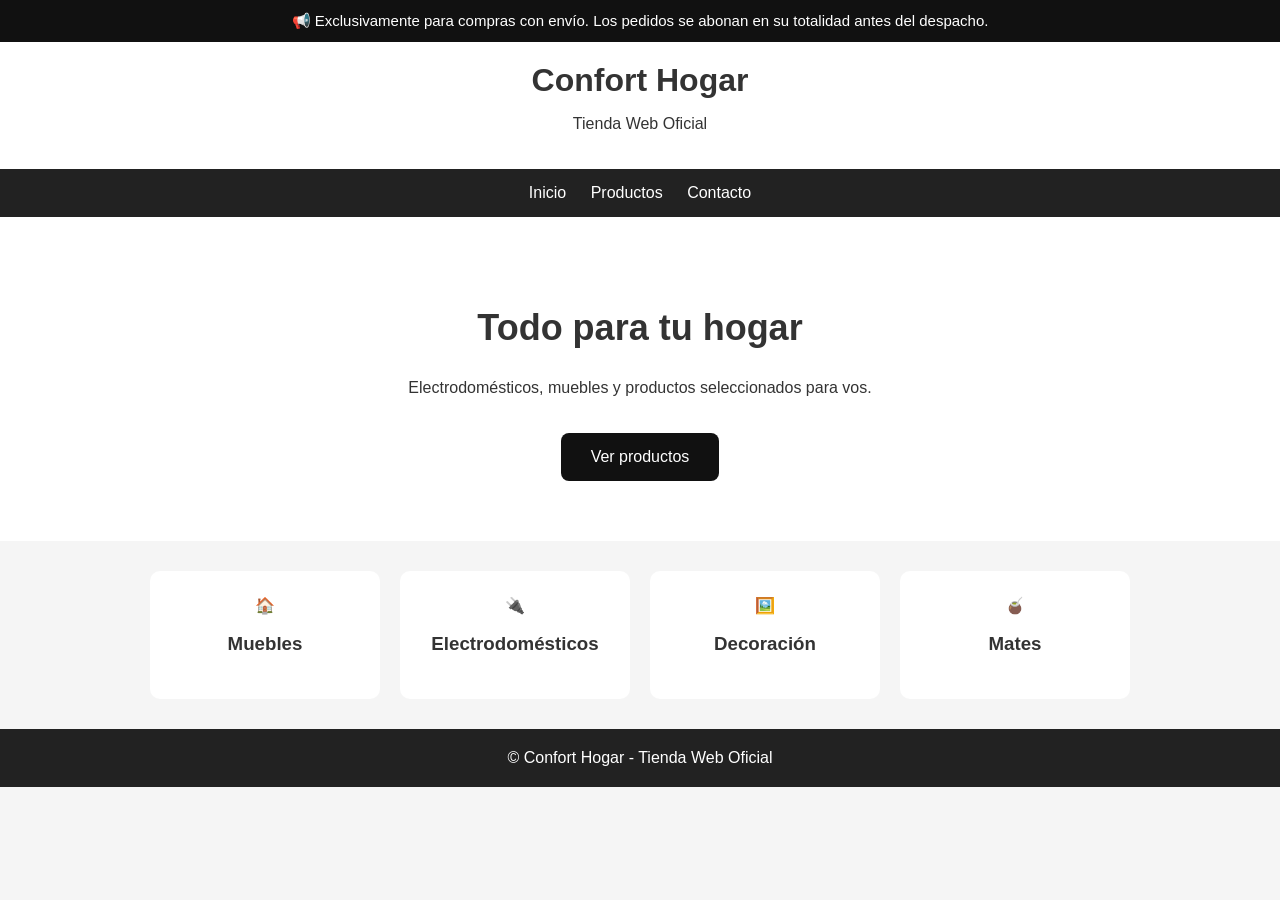
==== imdex.html @ 26db4cb8 "Add files via upload" ====
<!DOCTYPE html>
<html lang="es">
<head>
    <meta charset="UTF-8">
    <meta name="viewport" content="width=device-width, initial-scale=1.0">
    <title>Confort Hogar | Tienda Web Oficial</title>

    <style>
        body {
            margin: 0;
            font-family: Arial, sans-serif;
            background: #f5f5f5;
            color: #333;
        }

        .aviso {
            background: #111;
            color: white;
            text-align: center;
            padding: 12px;
            font-size: 15px;
        }

        header {
            background: white;
            padding: 20px;
            text-align: center;
        }

        header h1 {
            margin: 0;
            font-size: 32px;
        }

        nav {
            background: #222;
            padding: 15px;
            text-align: center;
        }

        nav a {
            color: white;
            text-decoration: none;
            margin: 10px;
        }

        .banner {
            padding: 60px 20px;
            text-align: center;
            background: white;
        }

        .banner h2 {
            font-size: 36px;
        }

        .boton {
            display: inline-block;
            background: #111;
            color: white;
            padding: 15px 30px;
            border-radius: 8px;
            text-decoration: none;
            margin-top: 20px;
        }

        .categorias {
            display: flex;
            justify-content: center;
            gap: 20px;
            flex-wrap: wrap;
            padding: 30px;
        }

        .categoria {
            background: white;
            padding: 25px;
            width: 180px;
            text-align: center;
            border-radius: 10px;
        }

        footer {
            background: #222;
            color: white;
            text-align: center;
            padding: 20px;
        }
    </style>
</head>

<body>

<div class="aviso">
    📢 Exclusivamente para compras con envío. Los pedidos se abonan en su totalidad antes del despacho.
</div>

<header>
    <h1>Confort Hogar</h1>
    <p>Tienda Web Oficial</p>
</header>

<nav>
    <a href="#">Inicio</a>
    <a href="#">Productos</a>
    <a href="#">Contacto</a>
</nav>

<section class="banner">
    <h2>Todo para tu hogar</h2>
    <p>Electrodomésticos, muebles y productos seleccionados para vos.</p>

    <a class="boton" href="#">
        Ver productos
    </a>
</section>

<section class="categorias">

    <div class="categoria">
        🏠
        <h3>Muebles</h3>
    </div>

    <div class="categoria">
        🔌
        <h3>Electrodomésticos</h3>
    </div>

    <div class="categoria">
        🖼️
        <h3>Decoración</h3>
    </div>

    <div class="categoria">
        🧉
        <h3>Mates</h3>
    </div>

</section>

<footer>
    © Confort Hogar - Tienda Web Oficial
</footer>

</body>
</html>
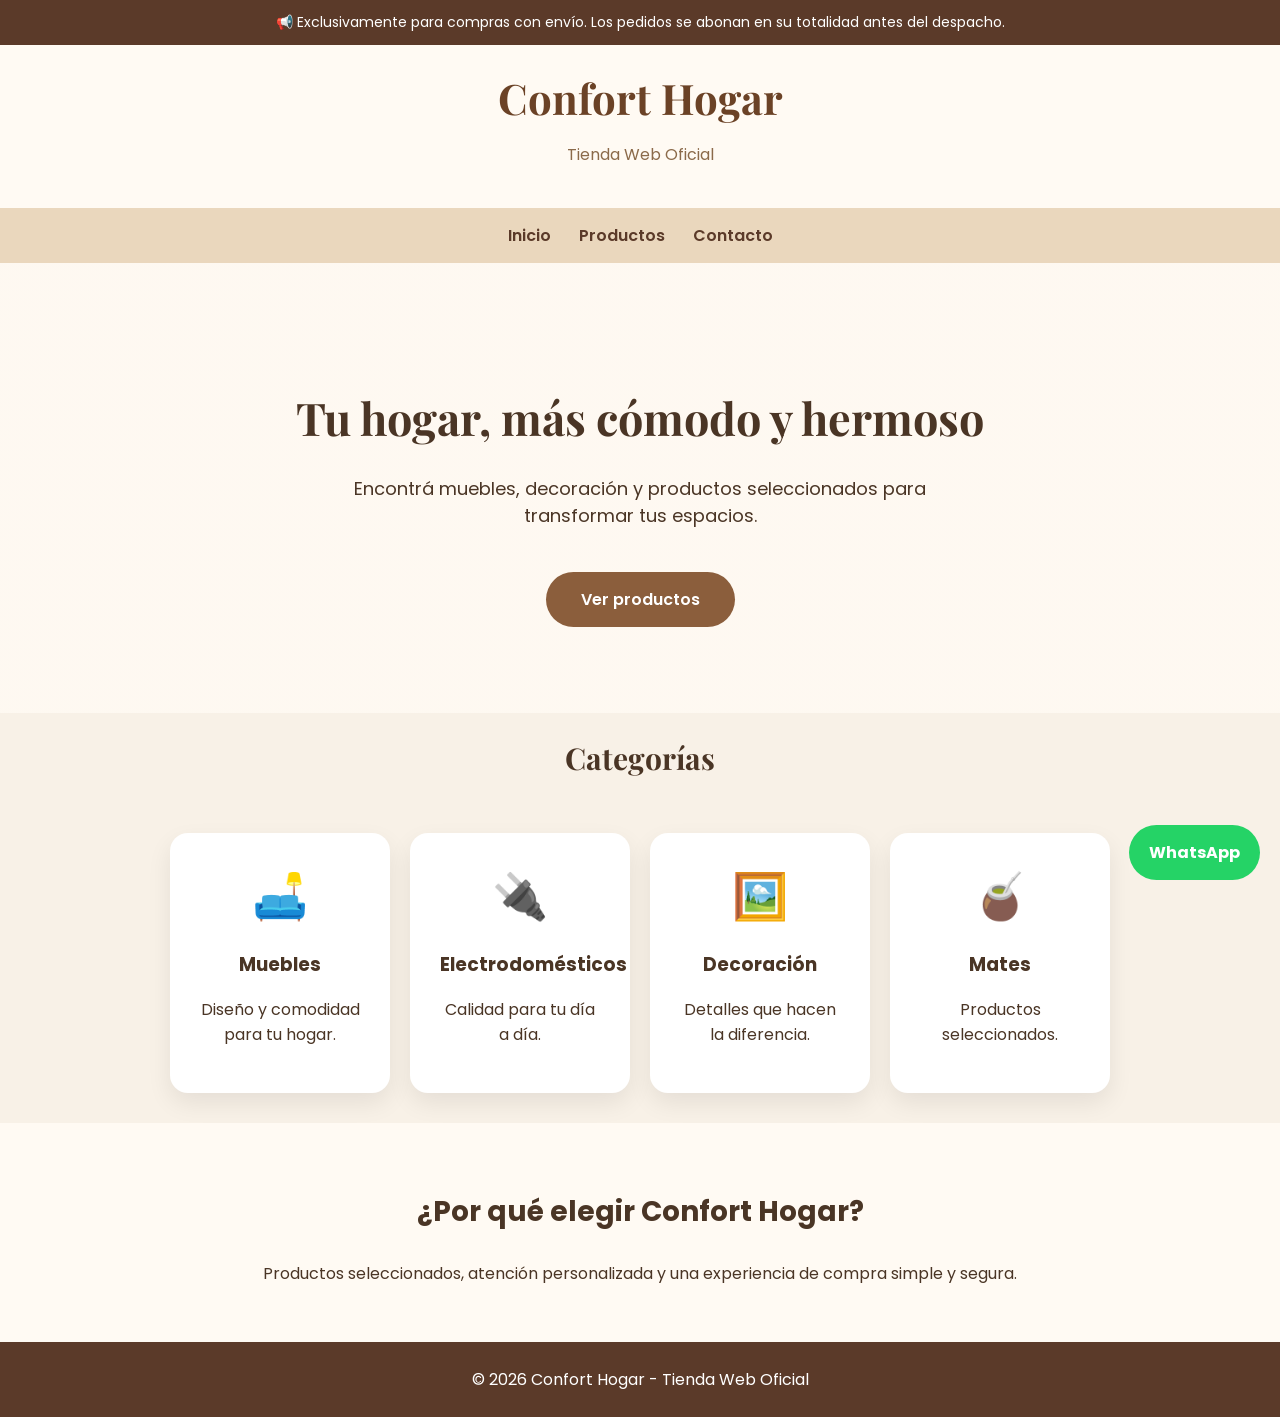
==== commit c7b9aa35: "Add files via upload" ====
--- a/imdex.html
+++ b/imdex.html
@@ -1,147 +1,396 @@
 <!DOCTYPE html>
 <html lang="es">
 <head>
-    <meta charset="UTF-8">
-    <meta name="viewport" content="width=device-width, initial-scale=1.0">
-    <title>Confort Hogar | Tienda Web Oficial</title>
-
-    <style>
-        body {
-            margin: 0;
-            font-family: Arial, sans-serif;
-            background: #f5f5f5;
-            color: #333;
-        }
-
-        .aviso {
-            background: #111;
-            color: white;
-            text-align: center;
-            padding: 12px;
-            font-size: 15px;
-        }
-
-        header {
-            background: white;
-            padding: 20px;
-            text-align: center;
-        }
-
-        header h1 {
-            margin: 0;
-            font-size: 32px;
-        }
-
-        nav {
-            background: #222;
-            padding: 15px;
-            text-align: center;
-        }
-
-        nav a {
-            color: white;
-            text-decoration: none;
-            margin: 10px;
-        }
-
-        .banner {
-            padding: 60px 20px;
-            text-align: center;
-            background: white;
-        }
-
-        .banner h2 {
-            font-size: 36px;
-        }
-
-        .boton {
-            display: inline-block;
-            background: #111;
-            color: white;
-            padding: 15px 30px;
-            border-radius: 8px;
-            text-decoration: none;
-            margin-top: 20px;
-        }
-
-        .categorias {
-            display: flex;
-            justify-content: center;
-            gap: 20px;
-            flex-wrap: wrap;
-            padding: 30px;
-        }
-
-        .categoria {
-            background: white;
-            padding: 25px;
-            width: 180px;
-            text-align: center;
-            border-radius: 10px;
-        }
-
-        footer {
-            background: #222;
-            color: white;
-            text-align: center;
-            padding: 20px;
-        }
-    </style>
+<meta charset="UTF-8">
+<meta name="viewport" content="width=device-width, initial-scale=1.0">
+
+<title>Confort Hogar | Tienda Web Oficial</title>
+
+<style>
+
+@import url('https://fonts.googleapis.com/css2?family=Poppins:wght@300;400;500;600;700&family=Playfair+Display:wght@600&display=swap');
+
+*{
+    box-sizing:border-box;
+}
+
+body{
+    margin:0;
+    font-family:'Poppins', sans-serif;
+    background:#f8f1e7;
+    color:#4a3525;
+}
+
+
+/* Aviso superior */
+
+.aviso{
+    background:#5b3a29;
+    color:white;
+    text-align:center;
+    padding:12px;
+    font-size:14px;
+}
+
+
+/* Encabezado */
+
+header{
+    background:#fffaf3;
+    padding:25px 20px;
+    text-align:center;
+}
+
+.logo{
+    font-family:'Playfair Display', serif;
+    font-size:42px;
+    color:#6b4226;
+    margin:0;
+}
+
+.subtitulo{
+    color:#8b6a4a;
+}
+
+
+/* Menu */
+
+nav{
+    background:#ead7bd;
+    padding:15px;
+    text-align:center;
+}
+
+nav a{
+    text-decoration:none;
+    color:#5b3a29;
+    margin:0 12px;
+    font-weight:600;
+}
+
+
+/* Hero */
+
+.hero{
+    min-height:450px;
+    display:flex;
+    flex-direction:column;
+    justify-content:center;
+    align-items:center;
+    text-align:center;
+    padding:40px 20px;
+
+    background:
+    linear-gradient(
+    rgba(255,250,243,.85),
+    rgba(255,250,243,.85)
+    );
+}
+
+
+.hero h2{
+    font-family:'Playfair Display', serif;
+    font-size:45px;
+    margin-bottom:10px;
+}
+
+
+.hero p{
+    font-size:18px;
+    max-width:600px;
+}
+
+
+.boton{
+    margin-top:25px;
+    background:#8b5e3c;
+    color:white;
+    padding:15px 35px;
+    border-radius:30px;
+    text-decoration:none;
+    font-weight:600;
+}
+
+
+/* Categorias */
+
+.titulo{
+    text-align:center;
+    font-size:30px;
+    font-family:'Playfair Display', serif;
+}
+
+
+.categorias{
+
+    display:flex;
+    justify-content:center;
+    flex-wrap:wrap;
+    gap:20px;
+    padding:30px;
+
+}
+
+
+.card{
+
+    background:white;
+    width:220px;
+    padding:30px;
+    border-radius:18px;
+    text-align:center;
+
+    box-shadow:0 10px 25px rgba(0,0,0,.08);
+
+    transition:.3s;
+
+}
+
+
+.card:hover{
+    transform:translateY(-8px);
+}
+
+
+.icono{
+    font-size:45px;
+}
+
+
+
+/* Confianza */
+
+.confianza{
+
+background:#fffaf3;
+padding:40px;
+text-align:center;
+
+}
+
+
+.confianza h3{
+
+font-size:28px;
+
+}
+
+
+/* WhatsApp */
+
+.whatsapp{
+
+position:fixed;
+right:20px;
+bottom:20px;
+
+background:#25D366;
+color:white;
+
+padding:15px 20px;
+border-radius:50px;
+
+text-decoration:none;
+
+font-weight:bold;
+
+}
+
+
+/* Footer */
+
+footer{
+
+background:#5b3a29;
+color:white;
+text-align:center;
+padding:25px;
+
+}
+
+
+</style>
+
 </head>
 
+
 <body>
 
+
 <div class="aviso">
-    📢 Exclusivamente para compras con envío. Los pedidos se abonan en su totalidad antes del despacho.
-</div>
+📢 Exclusivamente para compras con envío. Los pedidos se abonan en su totalidad antes del despacho.
+</div>
+
+
 
 <header>
-    <h1>Confort Hogar</h1>
-    <p>Tienda Web Oficial</p>
+
+<h1 class="logo">
+Confort Hogar
+</h1>
+
+<p class="subtitulo">
+Tienda Web Oficial
+</p>
+
 </header>
 
+
+
 <nav>
-    <a href="#">Inicio</a>
-    <a href="#">Productos</a>
-    <a href="#">Contacto</a>
+
+<a href="#">Inicio</a>
+<a href="#">Productos</a>
+<a href="#">Contacto</a>
+
 </nav>
 
-<section class="banner">
-    <h2>Todo para tu hogar</h2>
-    <p>Electrodomésticos, muebles y productos seleccionados para vos.</p>
-
-    <a class="boton" href="#">
-        Ver productos
-    </a>
+
+
+
+<section class="hero">
+
+<h2>
+Tu hogar, más cómodo y hermoso
+</h2>
+
+
+<p>
+Encontrá muebles, decoración y productos seleccionados para transformar tus espacios.
+</p>
+
+
+<a class="boton" href="#">
+Ver productos
+</a>
+
+
 </section>
 
+
+
+
+
+<h2 class="titulo">
+Categorías
+</h2>
+
+
+
 <section class="categorias">
 
-    <div class="categoria">
-        🏠
-        <h3>Muebles</h3>
-    </div>
-
-    <div class="categoria">
-        🔌
-        <h3>Electrodomésticos</h3>
-    </div>
-
-    <div class="categoria">
-        🖼️
-        <h3>Decoración</h3>
-    </div>
-
-    <div class="categoria">
-        🧉
-        <h3>Mates</h3>
-    </div>
+
+<div class="card">
+
+<div class="icono">
+🛋️
+</div>
+
+<h3>
+Muebles
+</h3>
+
+<p>
+Diseño y comodidad para tu hogar.
+</p>
+
+</div>
+
+
+
+
+<div class="card">
+
+<div class="icono">
+🔌
+</div>
+
+<h3>
+Electrodomésticos
+</h3>
+
+<p>
+Calidad para tu día a día.
+</p>
+
+</div>
+
+
+
+
+<div class="card">
+
+<div class="icono">
+🖼️
+</div>
+
+<h3>
+Decoración
+</h3>
+
+<p>
+Detalles que hacen la diferencia.
+</p>
+
+</div>
+
+
+
+
+<div class="card">
+
+<div class="icono">
+🧉
+</div>
+
+<h3>
+Mates
+</h3>
+
+<p>
+Productos seleccionados.
+</p>
+
+</div>
+
+
 
 </section>
 
+
+
+
+<section class="confianza">
+
+<h3>
+¿Por qué elegir Confort Hogar?
+</h3>
+
+<p>
+Productos seleccionados, atención personalizada y una experiencia de compra simple y segura.
+</p>
+
+</section>
+
+
+
+
+
+<a class="whatsapp" href="#">
+WhatsApp
+</a>
+
+
+
+
 <footer>
-    © Confort Hogar - Tienda Web Oficial
+
+© 2026 Confort Hogar - Tienda Web Oficial
+
 </footer>
 
+
+
 </body>
+
 </html>
